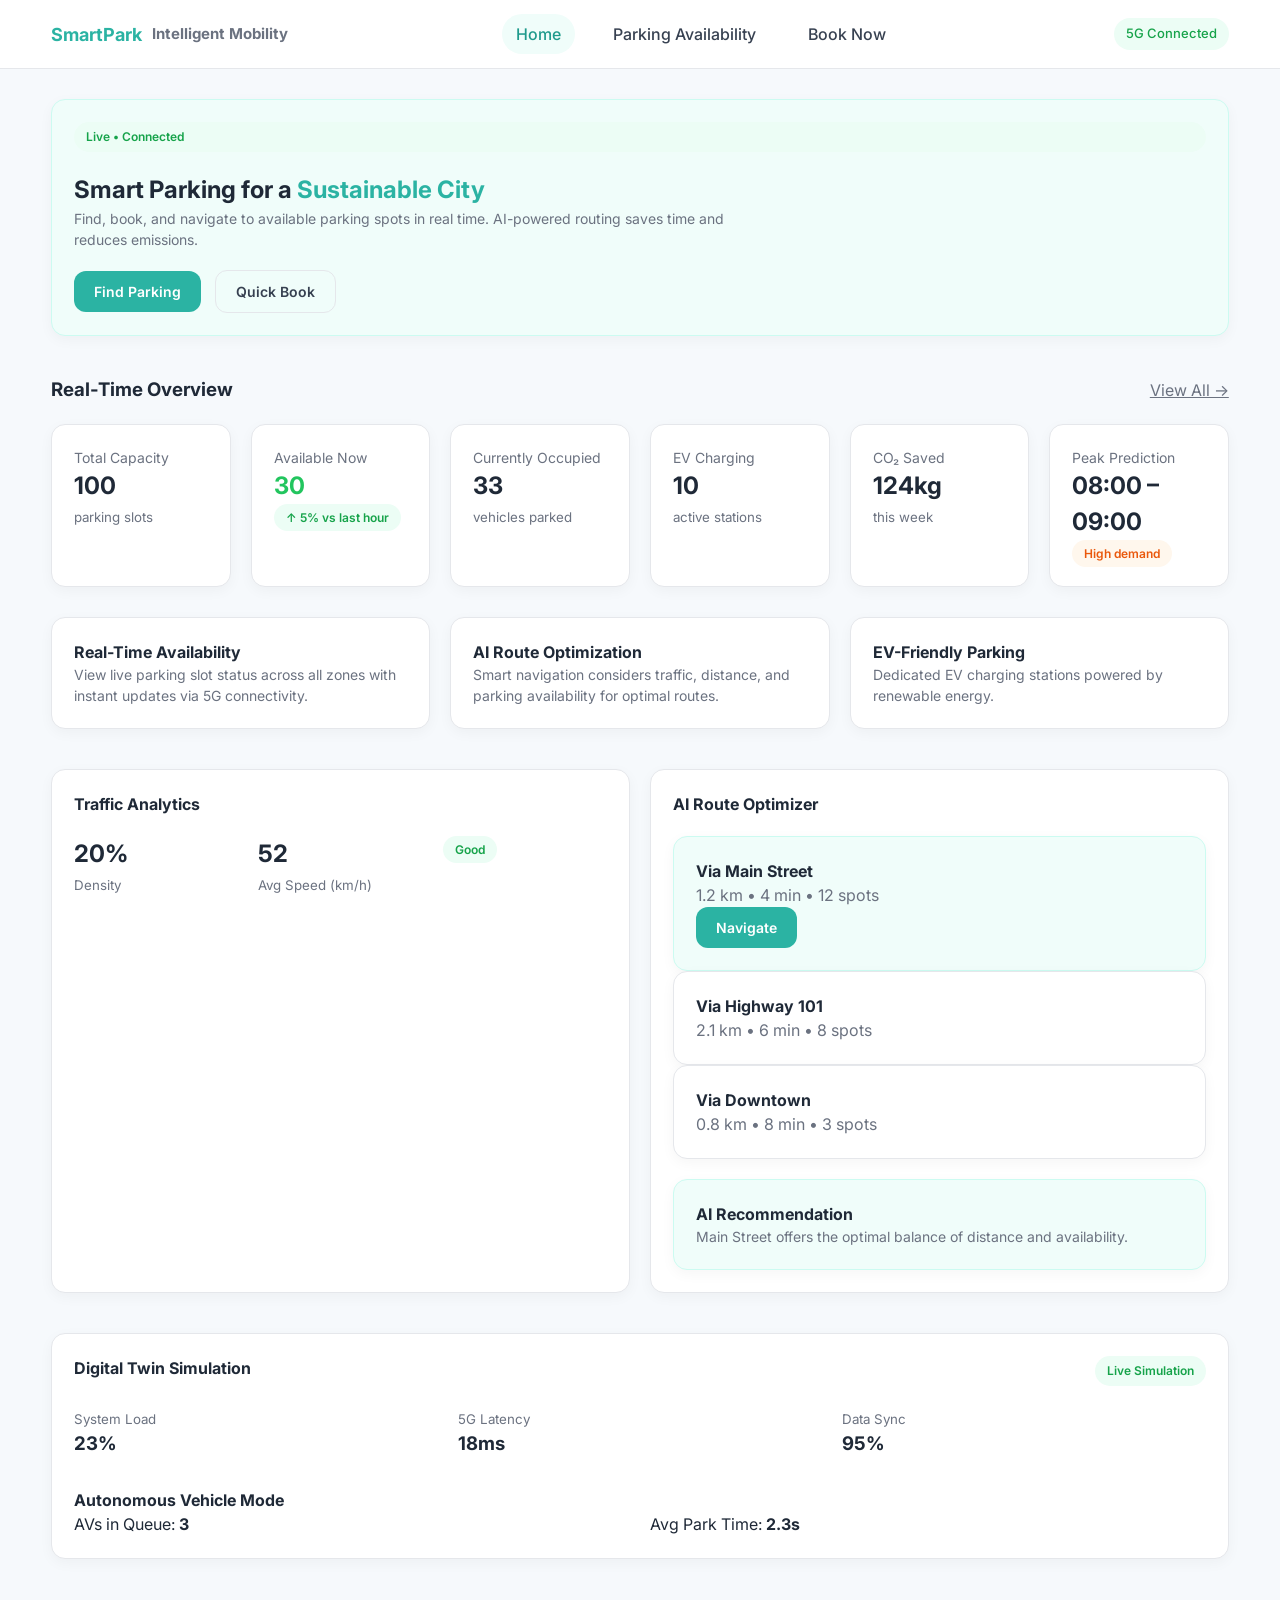
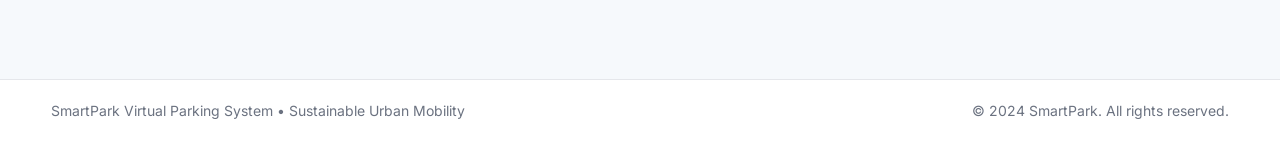
==== frontend/pages/index.html @ 44996456 "Initial commit" ====
<!DOCTYPE html>
<html lang="en">
<head>
  <meta charset="UTF-8" />
  <meta name="viewport" content="width=device-width, initial-scale=1.0" />
  <title>SmartPark | Home</title>

  <!-- Font -->
  <link href="https://fonts.googleapis.com/css2?family=Inter:wght@400;500;600;700&display=swap" rel="stylesheet">

  <!-- Global CSS -->
  <link rel="stylesheet" href="../css/style.css">

  <!-- Page JS -->
  <script defer src="../js/dashboard.js"></script>
</head>
<body>

<!-- ================= NAVBAR ================= -->
<header class="navbar">
  <div class="container">
    <div class="logo">
      <span>SmartPark</span>
      <small class="text-muted">Intelligent Mobility</small>
    </div>

    <nav class="nav-links">
      <a href="index.html" class="active">Home</a>
      <a href="parking.html">Parking Availability</a>
      <a href="book.html">Book Now</a>
    </nav>

    <div class="nav-right">
      <div class="badge">5G Connected</div>
    </div>
  </div>
</header>

<!-- ================= PAGE ================= -->
<main class="page">
  <div class="container">

    <!-- ================= HERO ================= -->
    <section class="card soft">
      <div class="tag success">Live • Connected</div>

      <h1 class="mt-20">
        Smart Parking for a <span style="color:var(--primary)">Sustainable City</span>
      </h1>

      <p class="card-muted mt-10" style="max-width:700px">
        Find, book, and navigate to available parking spots in real time.
        AI-powered routing saves time and reduces emissions.
      </p>

      <div class="mt-20">
        <button class="btn btn-primary">Find Parking</button>
        <button class="btn btn-outline" style="margin-left:10px">Quick Book</button>
      </div>
    </section>

    <!-- ================= REAL TIME OVERVIEW ================= -->
    <section class="mt-40">
      <div style="display:flex;justify-content:space-between;align-items:center">
        <h3>Real-Time Overview</h3>
        <a href="#" class="text-muted">View All →</a>
      </div>

      <div class="grid grid-6 mt-20" style="grid-template-columns:repeat(6,1fr)">
        <div class="card">
          <div class="card-muted">Total Capacity</div>
          <h2>100</h2>
          <small class="text-muted">parking slots</small>
        </div>

        <div class="card">
          <div class="card-muted">Available Now</div>
          <h2 style="color:var(--success)">30</h2>
          <small class="tag success">↑ 5% vs last hour</small>
        </div>

        <div class="card">
          <div class="card-muted">Currently Occupied</div>
          <h2>33</h2>
          <small class="text-muted">vehicles parked</small>
        </div>

        <div class="card">
          <div class="card-muted">EV Charging</div>
          <h2>10</h2>
          <small class="text-muted">active stations</small>
        </div>

        <div class="card">
          <div class="card-muted">CO₂ Saved</div>
          <h2>124kg</h2>
          <small class="text-muted">this week</small>
        </div>

        <div class="card">
          <div class="card-muted">Peak Prediction</div>
          <h2>08:00 – 09:00</h2>
          <small class="tag warning">High demand</small>
        </div>
      </div>
    </section>

    <!-- ================= FEATURE CARDS ================= -->
    <section class="grid grid-3 mt-30">
      <div class="card">
        <h4>Real-Time Availability</h4>
        <p class="card-muted">
          View live parking slot status across all zones with instant updates via 5G connectivity.
        </p>
      </div>

      <div class="card">
        <h4>AI Route Optimization</h4>
        <p class="card-muted">
          Smart navigation considers traffic, distance, and parking availability for optimal routes.
        </p>
      </div>

      <div class="card">
        <h4>EV-Friendly Parking</h4>
        <p class="card-muted">
          Dedicated EV charging stations powered by renewable energy.
        </p>
      </div>
    </section>

    <!-- ================= TRAFFIC & ANALYTICS ================= -->
    <section class="grid grid-2 mt-40">
      <div class="card">
        <h4>Traffic Analytics</h4>

        <div class="grid grid-3 mt-20">
          <div>
            <h2>20%</h2>
            <small class="text-muted">Density</small>
          </div>
          <div>
            <h2>52</h2>
            <small class="text-muted">Avg Speed (km/h)</small>
          </div>
          <div>
            <span class="tag success">Good</span>
          </div>
        </div>

        <div class="mt-20">
          <canvas id="trafficChart" height="160"></canvas>
        </div>
      </div>

      <div class="card">
        <h4>AI Route Optimizer</h4>

        <div class="card soft mt-20">
          <strong>Via Main Street</strong>
          <div class="text-muted mt-5">1.2 km • 4 min • 12 spots</div>
          <button class="btn btn-primary mt-10">Navigate</button>
        </div>

        <div class="card mt-10">
          <strong>Via Highway 101</strong>
          <div class="text-muted mt-5">2.1 km • 6 min • 8 spots</div>
        </div>

        <div class="card mt-10">
          <strong>Via Downtown</strong>
          <div class="text-muted mt-5">0.8 km • 8 min • 3 spots</div>
        </div>

        <div class="card soft mt-20">
          <strong>AI Recommendation</strong>
          <p class="card-muted mt-5">
            Main Street offers the optimal balance of distance and availability.
          </p>
        </div>
      </div>
    </section>

    <!-- ================= DIGITAL TWIN ================= -->
    <section class="card mt-40">
      <div style="display:flex;justify-content:space-between">
        <h4>Digital Twin Simulation</h4>
        <span class="tag success">Live Simulation</span>
      </div>

      <div class="grid grid-3 mt-20">
        <div>
          <small class="text-muted">System Load</small>
          <h3>23%</h3>
        </div>
        <div>
          <small class="text-muted">5G Latency</small>
          <h3>18ms</h3>
        </div>
        <div>
          <small class="text-muted">Data Sync</small>
          <h3>95%</h3>
        </div>
      </div>

      <div class="mt-30">
        <strong>Autonomous Vehicle Mode</strong>
        <div class="grid grid-2 mt-10">
          <div>AVs in Queue: <strong>3</strong></div>
          <div>Avg Park Time: <strong>2.3s</strong></div>
        </div>
      </div>
    </section>

  </div>
</main>

<!-- ================= FOOTER ================= -->
<footer class="footer">
  <div class="container">
    <div>SmartPark Virtual Parking System • Sustainable Urban Mobility</div>
    <div>© 2024 SmartPark. All rights reserved.</div>
  </div>
</footer>

</body>
</html>
---- frontend/css/style.css ----
/* ===============================
   SMARTPARK – GLOBAL DESIGN SYSTEM
   =============================== */

/* -------- CSS RESET -------- */
* {
  margin: 0;
  padding: 0;
  box-sizing: border-box;
  font-family: "Inter", system-ui, -apple-system, BlinkMacSystemFont, sans-serif;
}

body {
  background: #f6f9fc;
  color: #1f2937;
  line-height: 1.5;
}

/* -------- VARIABLES -------- */
:root {
  --primary: #2bb3a3;
  --primary-dark: #1f9a8c;
  --secondary: #0ea5e9;

  --success: #22c55e;
  --warning: #f59e0b;
  --danger: #ef4444;

  --bg-card: #ffffff;
  --bg-soft: #f0fdfa;

  --border: #e5e7eb;
  --muted: #6b7280;

  --radius: 14px;
  --radius-sm: 10px;

  --shadow-sm: 0 4px 14px rgba(0, 0, 0, 0.04);
  --shadow-md: 0 10px 30px rgba(0, 0, 0, 0.06);
}

/* -------- GLOBAL LAYOUT -------- */
.container {
  width: 92%;
  max-width: 1300px;
  margin: auto;
}

.page {
  padding: 30px 0 60px;
}

/* -------- NAVBAR -------- */
.navbar {
  background: #ffffff;
  border-bottom: 1px solid var(--border);
  padding: 14px 0;
  position: sticky;
  top: 0;
  z-index: 100;
}

.navbar .container {
  display: flex;
  align-items: center;
  justify-content: space-between;
}

.logo {
  display: flex;
  align-items: center;
  gap: 10px;
  font-weight: 700;
  font-size: 18px;
}

.logo span {
  color: var(--primary);
}

.nav-links {
  display: flex;
  gap: 24px;
}

.nav-links a {
  text-decoration: none;
  color: #374151;
  font-weight: 500;
  padding: 8px 14px;
  border-radius: 999px;
}

.nav-links a.active,
.nav-links a:hover {
  background: var(--bg-soft);
  color: var(--primary-dark);
}

.nav-right {
  display: flex;
  align-items: center;
  gap: 16px;
}

.badge {
  display: inline-flex;
  align-items: center;
  gap: 6px;
  background: #ecfdf5;
  color: #16a34a;
  padding: 6px 12px;
  border-radius: 999px;
  font-size: 13px;
  font-weight: 500;
}

/* -------- CARDS -------- */
.card {
  background: var(--bg-card);
  border-radius: var(--radius);
  padding: 22px;
  box-shadow: var(--shadow-sm);
  border: 1px solid var(--border);
}

.card.soft {
  background: var(--bg-soft);
  border-color: #ccfbf1;
}

.card-title {
  font-size: 16px;
  font-weight: 600;
  margin-bottom: 10px;
}

.card-muted {
  color: var(--muted);
  font-size: 14px;
}

/* -------- BUTTONS -------- */
.btn {
  border: none;
  outline: none;
  padding: 12px 20px;
  border-radius: 12px;
  font-weight: 600;
  cursor: pointer;
  font-size: 14px;
  transition: 0.2s ease;
}

.btn-primary {
  background: var(--primary);
  color: #ffffff;
}

.btn-primary:hover {
  background: var(--primary-dark);
}

.btn-outline {
  background: transparent;
  border: 1px solid var(--border);
  color: #374151;
}

.btn-outline:hover {
  background: #f9fafb;
}

/* -------- GRID -------- */
.grid {
  display: grid;
  gap: 20px;
}

.grid-2 {
  grid-template-columns: repeat(2, 1fr);
}

.grid-3 {
  grid-template-columns: repeat(3, 1fr);
}

.grid-4 {
  grid-template-columns: repeat(4, 1fr);
}

/* -------- STATUS TAGS -------- */
.tag {
  font-size: 12px;
  padding: 6px 12px;
  border-radius: 999px;
  font-weight: 600;
}

.tag.success {
  background: #ecfdf5;
  color: #16a34a;
}

.tag.warning {
  background: #fff7ed;
  color: #ea580c;
}

.tag.danger {
  background: #fef2f2;
  color: #dc2626;
}

/* -------- FOOTER -------- */
.footer {
  border-top: 1px solid var(--border);
  background: #ffffff;
  padding: 20px 0;
  margin-top: 60px;
}

.footer .container {
  display: flex;
  justify-content: space-between;
  align-items: center;
  color: var(--muted);
  font-size: 14px;
}

/* -------- UTILITIES -------- */
.mt-20 { margin-top: 20px; }
.mt-30 { margin-top: 30px; }
.mt-40 { margin-top: 40px; }

.text-right { text-align: right; }
.text-muted { color: var(--muted); }

/* ===== PAYMENT PAGE ===== */

.page-header {
  display: flex;
  align-items: center;
  gap: 14px;
}

.page-header i {
  font-size: 22px;
  cursor: pointer;
}

.details-box {
  background: #f9fafb;
  border-radius: 12px;
  padding: 16px;
  margin-top: 16px;
}

.detail-row {
  display: flex;
  justify-content: space-between;
  margin-bottom: 10px;
  font-size: 14px;
}

.amount-box {
  background: #ecfdf5;
  border-radius: 12px;
  padding: 16px;
  margin-top: 16px;
}

.amount-box .total {
  display: flex;
  justify-content: space-between;
  font-size: 18px;
  font-weight: 700;
  margin-top: 12px;
  color: var(--primary);
}

.secure-text {
  margin-top: 14px;
  font-size: 13px;
  color: #16a34a;
  display: flex;
  gap: 6px;
  align-items: center;
}

.payment-tabs {
  display: flex;
  gap: 12px;
  margin: 16px 0;
}

.payment-tabs .tab {
  flex: 1;
  padding: 14px;
  border-radius: 12px;
  border: 1px solid var(--border);
  background: #fff;
  cursor: pointer;
  font-weight: 600;
}

.payment-tabs .tab.active {
  border-color: var(--primary);
  background: #ecfdf5;
  color: var(--primary);
}

.payment-form label {
  font-size: 14px;
  font-weight: 500;
}

.payment-form input,
.payment-form select {
  width: 100%;
  padding: 12px;
  margin-top: 6px;
  border-radius: 10px;
  border: 1px solid var(--border);
}

.hidden {
  display: none;
}

.pay-btn {
  width: 100%;
  margin-top: 24px;
  font-size: 16px;
}
/* ===============================
   PARKING SLOT STYLES
   =============================== */

.slot {
  height: 90px;
  border-radius: 12px;
  display: flex;
  align-items: center;
  justify-content: center;
  font-weight: 600;
  font-size: 14px;
  transition: 0.2s ease;
}

/* AVAILABLE */
.slot-available {
  background: #ecfdf5;          /* light green */
  border: 1.5px solid #86efac;
  color: #166534;
  cursor: pointer;
}

.slot-available:hover {
  transform: translateY(-2px);
  box-shadow: 0 8px 20px rgba(34,197,94,0.2);
}

/* OCCUPIED */
.slot-occupied {
  background: #fef2f2;          /* light red */
  border: 1.5px solid #fca5a5;
  color: #7f1d1d;
  cursor: not-allowed;
}

/* RESERVED */
.slot-reserved {
  background: #fff7ed;          /* light orange */
  border: 1.5px solid #fdba74;
  color: #9a3412;
  cursor: not-allowed;
}

/* EV CHARGING */
.slot-ev {
  box-shadow: inset 0 0 0 2px #38bdf8;
  position: relative;
}

.slot-ev::after {
  content: "⚡";
  position: absolute;
  bottom: 6px;
  right: 8px;
  font-size: 14px;
  color: #0284c7;
}

/* Slot text */
.slot-id {
  text-align: center;
}

/* ===== BOOKING MODAL ===== */

.modal-overlay {
  position: fixed;
  inset: 0;
  background: rgba(0,0,0,0.45);
  display: flex;
  align-items: center;
  justify-content: center;
  z-index: 999;
}

.modal-card {
  background: #fff;
  width: 420px;
  border-radius: 16px;
  padding: 22px;
  box-shadow: var(--shadow-md);
}

.modal-header {
  display: flex;
  justify-content: space-between;
  align-items: center;
}

.modal-close {
  border: none;
  background: none;
  font-size: 22px;
  cursor: pointer;
}

.modal-info {
  background: #f9fafb;
  padding: 14px;
  border-radius: 12px;
  margin: 16px 0;
}

.modal-info div {
  display: flex;
  justify-content: space-between;
  font-size: 14px;
  margin-bottom: 6px;
}

.modal-label {
  font-size: 14px;
  font-weight: 500;
}

.modal-input {
  width: 100%;
  padding: 12px;
  border-radius: 10px;
  border: 1px solid var(--border);
  margin-top: 6px;
}

.duration-buttons {
  display: flex;
  gap: 10px;
  margin-top: 10px;
}

.duration-buttons button {
  flex: 1;
  padding: 10px;
  border-radius: 10px;
  border: 1px solid var(--border);
  background: #fff;
  cursor: pointer;
}

.duration-buttons .active {
  background: var(--primary);
  color: #fff;
  border-color: var(--primary);
}

.price-box {
  background: #ecfdf5;
  border-radius: 12px;
  padding: 14px;
  margin: 18px 0;
  font-size: 14px;
}

.price-box div {
  display: flex;
  justify-content: space-between;
  margin-bottom: 6px;
}

.price-box .total {
  font-size: 18px;
  font-weight: 700;
  color: var(--primary);
}

.modal-actions {
  display: flex;
  gap: 12px;
}

.hidden {
  display: none;
}
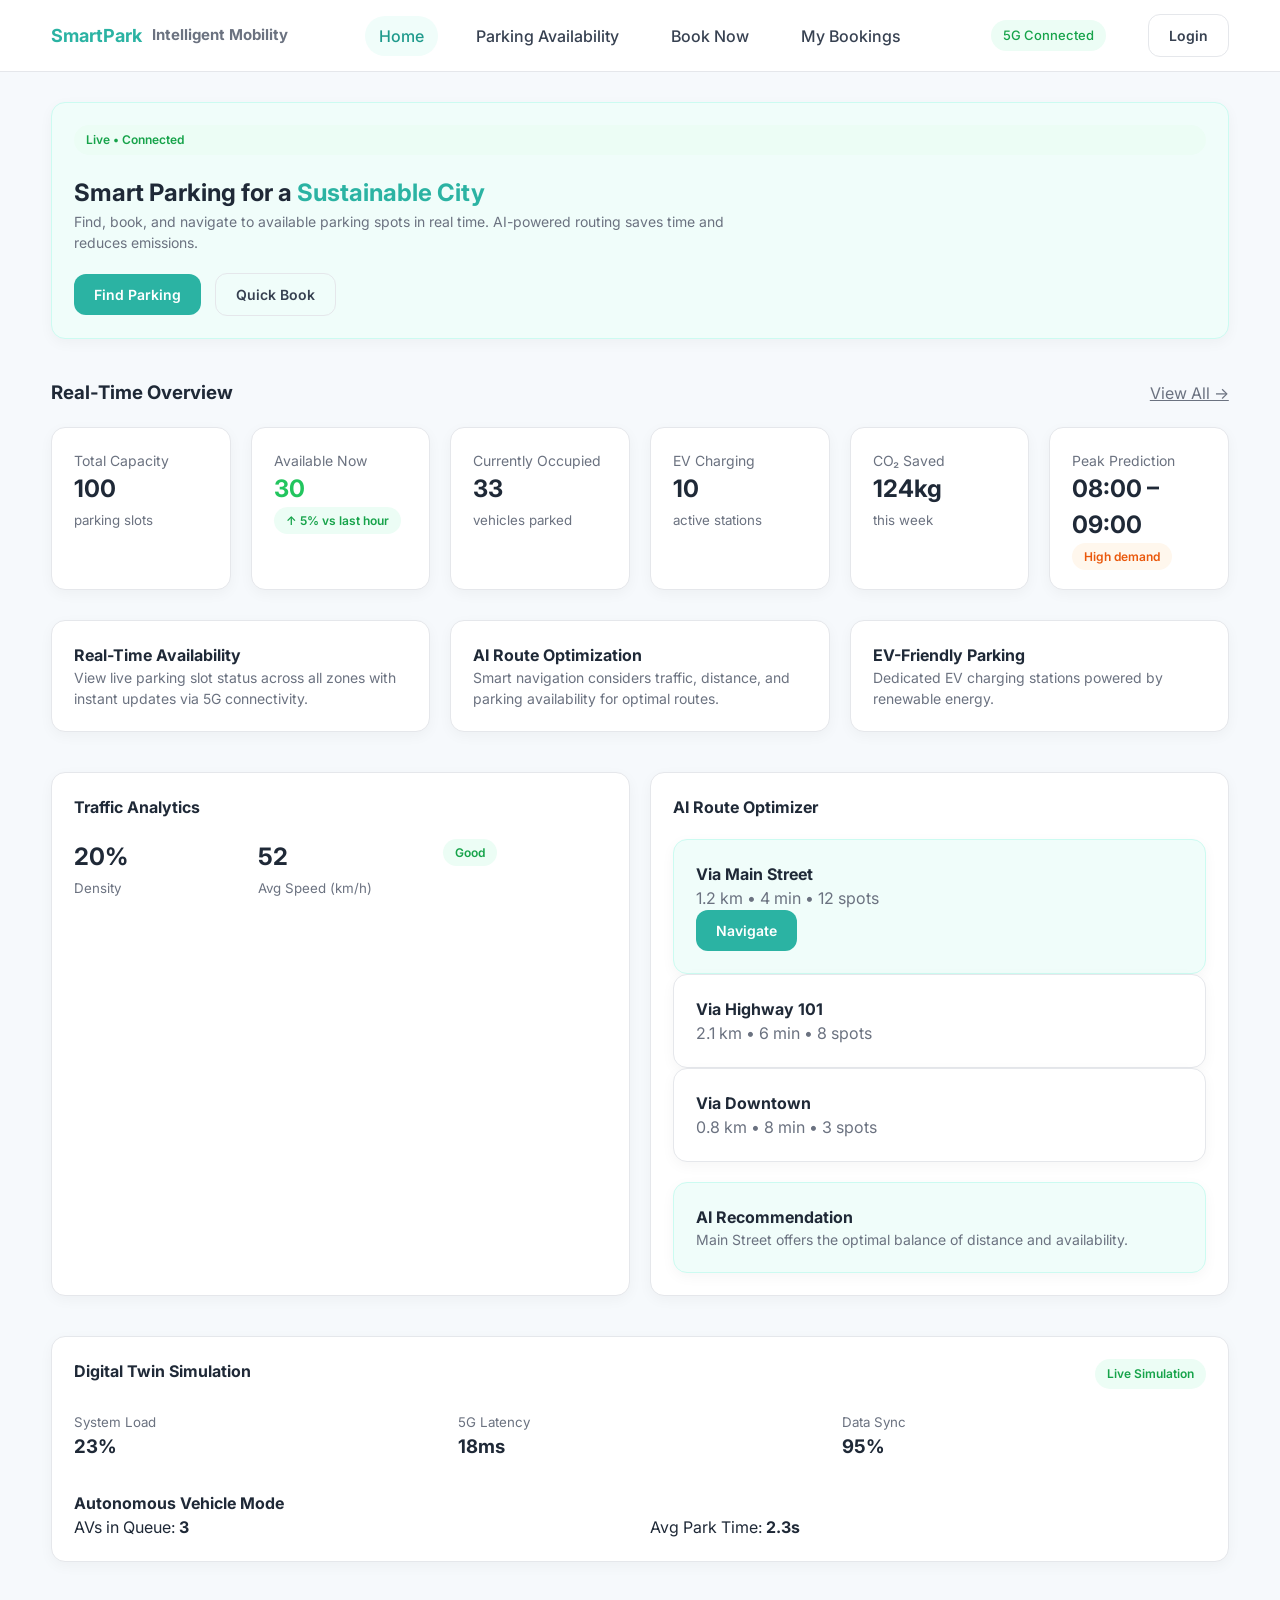
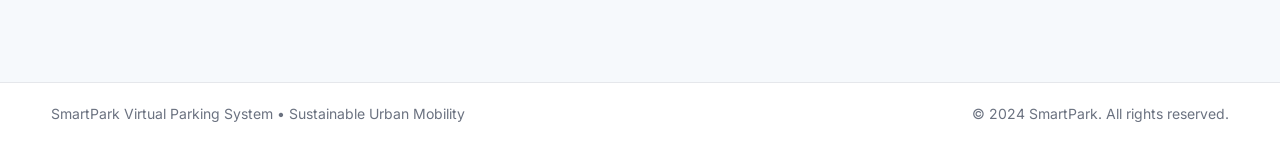
==== commit 27187b45: "Initial commit - Smart Parking System" ====
--- a/frontend/pages/index.html
+++ b/frontend/pages/index.html
@@ -28,11 +28,17 @@
       <a href="index.html" class="active">Home</a>
       <a href="parking.html">Parking Availability</a>
       <a href="book.html">Book Now</a>
+      <a href="mybookings.html">My Bookings</a>
     </nav>
 
     <div class="nav-right">
-      <div class="badge">5G Connected</div>
-    </div>
+  <div class="badge">5G Connected</div>
+
+  <span id="userText" class="text-muted" style="margin-right:10px"></span>
+
+<button id="loginBtn" class="btn btn-outline" onclick="openLogin()">Login</button>
+<button id="logoutBtn" class="btn btn-primary hidden" onclick="logout()">Logout</button>
+</div>
   </div>
 </header>
 
@@ -54,9 +60,9 @@
       </p>
 
       <div class="mt-20">
-        <button class="btn btn-primary">Find Parking</button>
-        <button class="btn btn-outline" style="margin-left:10px">Quick Book</button>
-      </div>
+  <button class="btn btn-primary" onclick="goToParking()">Find Parking</button>
+  <button class="btn btn-outline" style="margin-left:10px" onclick="goToBooking()">Quick Book</button>
+</div>
     </section>
 
     <!-- ================= REAL TIME OVERVIEW ================= -->
@@ -222,6 +228,189 @@
     <div>© 2024 SmartPark. All rights reserved.</div>
   </div>
 </footer>
-
+<script>
+function goToParking() {
+  window.location.href = "parking.html";
+}
+
+function goToBooking() {
+  window.location.href = "book.html";
+}
+</script>
+<div id="loginModal" class="modal-overlay hidden">
+  <div class="modal-card">
+    <h3 id="formTitle">Login</h3>
+
+    <input id="emailInput" class="modal-input mt-20" placeholder="Enter Email" />
+    <input id="passwordInput" type="password" class="modal-input mt-10" placeholder="Enter Password" />
+    <input id="confirmPasswordInput" type="password" class="modal-input mt-10 hidden" placeholder="Confirm Password" />
+    <p style="margin-top:10px">
+  <span id="toggleText">Don't have an account?</span>
+  <a href="#" onclick="toggleForm()" style="color:var(--primary)">Register</a>
+</p>
+
+    <div class="modal-actions mt-20">
+      <button class="btn btn-outline" onclick="closeLogin()">Cancel</button>
+      <button id="submitBtn" class="btn btn-primary" onclick="handleAuth()">Login</button>
+    </div>
+  </div>
+</div>
+<script>
+
+// Open/Close
+function openLogin() {
+  document.getElementById("loginModal").classList.remove("hidden");
+}
+
+function closeLogin() {
+  document.getElementById("loginModal").classList.add("hidden");
+}
+
+// Login
+async function login() {
+  const email = document.getElementById("emailInput").value;
+  const password = document.getElementById("passwordInput").value;
+
+  if (!email || !password) {
+    alert("Enter all fields");
+    return;
+  }
+
+  try {
+    const res = await fetch("http://localhost:5000/api/auth/login", {
+      method: "POST",
+      headers: {
+        "Content-Type": "application/json"
+      },
+      body: JSON.stringify({ email, password })
+    });
+
+    const data = await res.json();
+
+    if (data.message === "Login successful") {
+      localStorage.setItem("userEmail", data.user.email);
+
+      updateUI();
+      closeLogin();
+
+      alert("Login successful");
+    } else {
+      alert(data.message);
+    }
+
+  } catch (err) {
+    console.error(err);
+    alert("Server error");
+  }
+}
+
+// Logout
+function logout() {
+  localStorage.removeItem("userEmail");
+  updateUI();
+}
+
+// UI Update
+function updateUI() {
+  const user = localStorage.getItem("userEmail");
+
+  const userText = document.getElementById("userText");
+  const loginBtn = document.getElementById("loginBtn");
+  const logoutBtn = document.getElementById("logoutBtn");
+
+  if (user) {
+    userText.innerText = "👤 " + user;
+
+    loginBtn.classList.add("hidden");
+    logoutBtn.classList.remove("hidden");
+  } else {
+    userText.innerText = "";
+
+    loginBtn.classList.remove("hidden");
+    logoutBtn.classList.add("hidden");
+  }
+}
+// Init
+updateUI();
+
+</script>
+<script>
+
+let isLogin = true;
+
+// Toggle Login/Register
+function toggleForm() {
+  isLogin = !isLogin;
+
+  document.getElementById("formTitle").innerText = isLogin ? "Login" : "Register";
+  document.getElementById("submitBtn").innerText = isLogin ? "Login" : "Register";
+  document.getElementById("toggleText").innerText = isLogin
+    ? "Don't have an account?"
+    : "Already have an account?";
+
+  // 🔥 SHOW/HIDE CONFIRM PASSWORD
+  const confirmField = document.getElementById("confirmPasswordInput");
+  if (isLogin) {
+    confirmField.classList.add("hidden");
+  } else {
+    confirmField.classList.remove("hidden");
+  }
+}
+
+// Handle both login/register
+async function handleAuth() {
+  const email = document.getElementById("emailInput").value;
+  const password = document.getElementById("passwordInput").value;
+
+  if (!email || !password) {
+    alert("Enter all fields");
+    return;
+  }
+
+  // 🔥 ADD THIS BLOCK HERE
+  if (!isLogin) {
+    const confirmPassword = document.getElementById("confirmPasswordInput").value;
+
+    if (password !== confirmPassword) {
+      alert("Passwords do not match");
+      return;
+    }
+  }
+
+  const url = isLogin
+    ? "http://localhost:5000/api/auth/login"
+    : "http://localhost:5000/api/auth/register";
+
+  try {
+    const res = await fetch(url, {
+      method: "POST",
+      headers: {
+        "Content-Type": "application/json"
+      },
+      body: JSON.stringify({ email, password })
+    });
+
+    const data = await res.json();
+
+    if (isLogin) {
+      if (data.message === "Login successful") {
+        localStorage.setItem("userEmail", data.user.email);
+        updateUI();
+        closeLogin();
+        alert("Login successful");
+      } else {
+        alert(data.message);
+      }
+    } else {
+      alert(data.message);
+    }
+
+  } catch (err) {
+    console.error(err);
+    alert("Server error");
+  }
+}
+
+</script>
 </body>
 </html>
